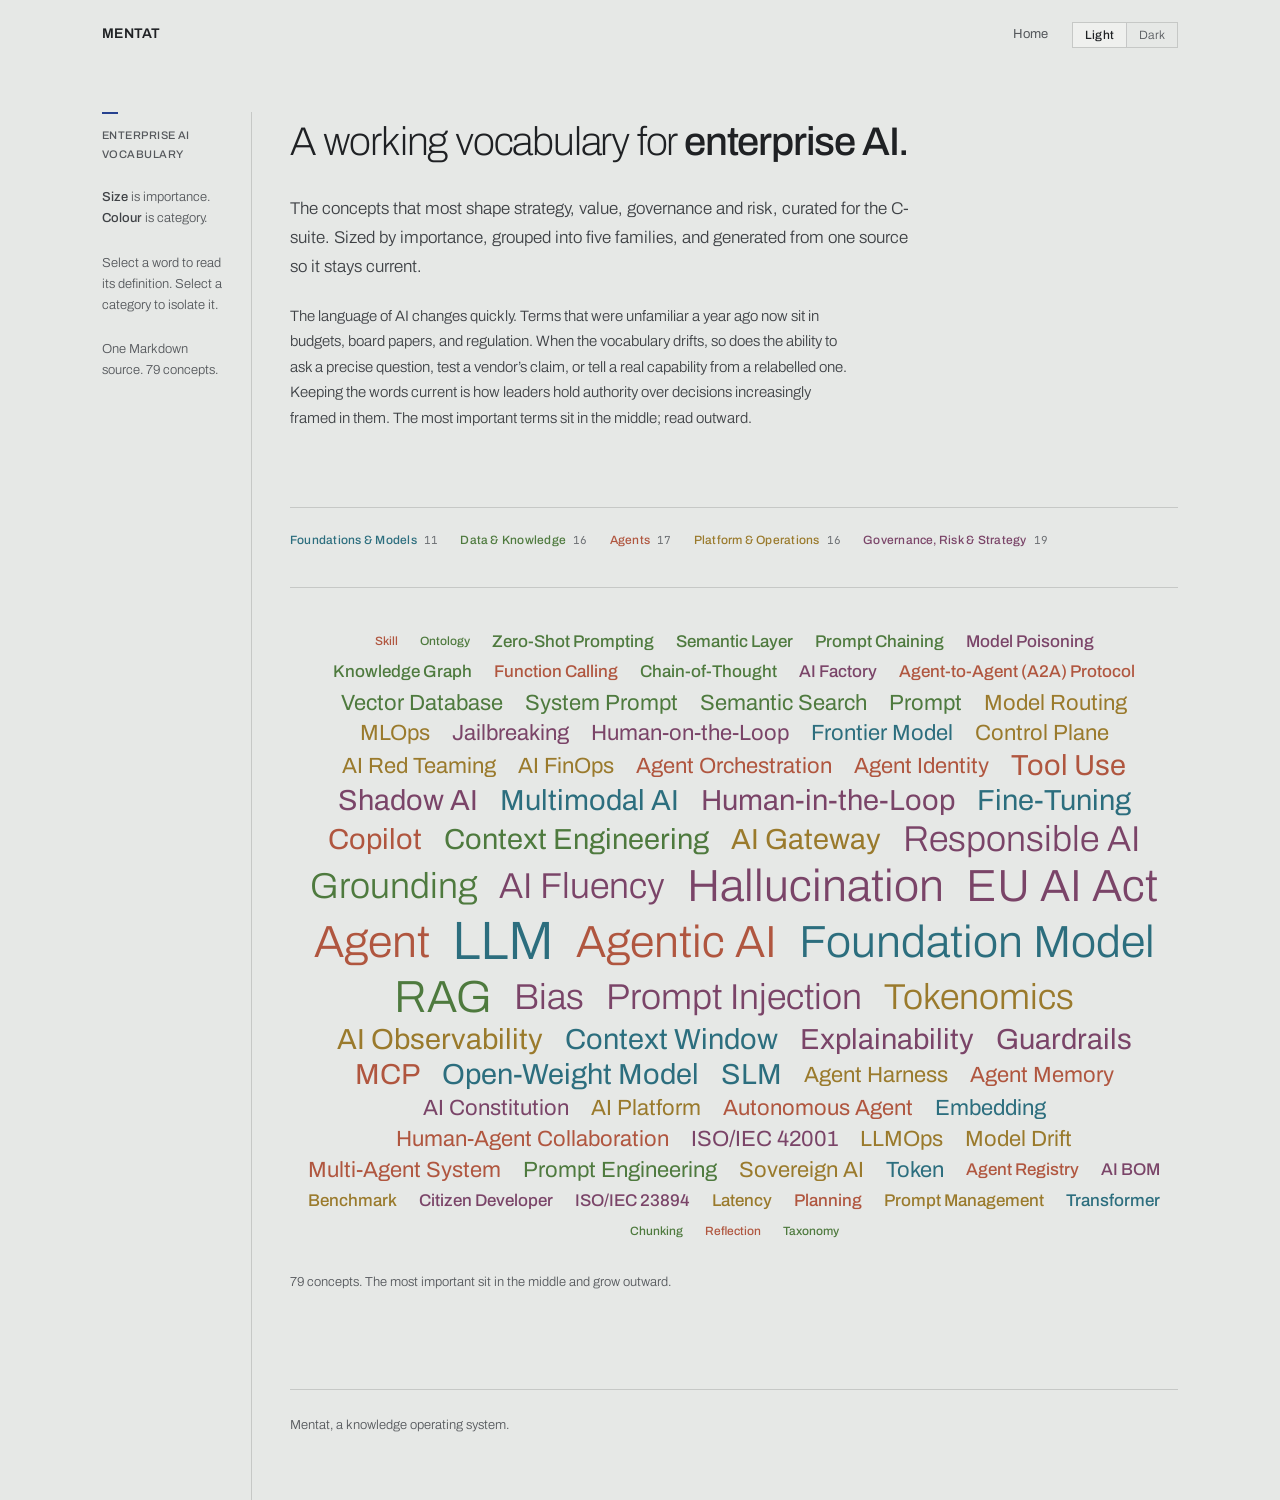
==== artefacts/published/ai-concepts-wordcloud.html @ 600bc2a6 "Add Enterprise AI vocabulary concept map; relocate sources to knowledge/projects - Curated 79-concep" ====
<!doctype html>
<!-- Generated artefact. Source: knowledge/projects/enterprise-ai-concepts.
     Design source: brand/03-Design-System.md (Marginalia). Regenerate via knowledge/projects/enterprise-ai-concepts/build_wordcloud.py. Do not edit this file as the source of truth. -->
<html lang="en">
<head>
<meta charset="utf-8">
<meta name="viewport" content="width=device-width, initial-scale=1">
<meta name="color-scheme" content="light dark">
<title>Enterprise AI vocabulary for the C-suite &middot; Mentat</title>
<meta name="description" content="A curated, living map of the enterprise AI concepts leaders need in 2026. Sized by importance, grouped into five families. Keeping the vocabulary current is how executives keep authority over AI decisions.">
<link rel="icon" href="data:image/svg+xml,%3Csvg xmlns='http://www.w3.org/2000/svg' viewBox='0 0 32 32'%3E%3Crect width='32' height='32' fill='%23E6E8E6'/%3E%3Crect x='8' y='15' width='16' height='2' fill='%2326418F'/%3E%3C/svg%3E">
<link rel="preconnect" href="https://fonts.googleapis.com">
<link rel="preconnect" href="https://fonts.gstatic.com" crossorigin>
<link href="https://fonts.googleapis.com/css2?family=Archivo:wght@200;300;400;500;600&family=JetBrains+Mono:wght@400&display=swap" rel="stylesheet">
<style>
  :root{
    color-scheme:light;
    --stone:#E6E8E6; --stone-raised:#EFF0EE; --ink:#1F2124; --ink-70:#3E4145;
    --ink-55:#55585C; --ink-40:#6C6F73; --ink-20:#B7B9B7;
    --rule:rgba(31,33,36,0.16); --rule-faint:rgba(31,33,36,0.08);
    --pen:#26418F; --pen-hover:#1B3070;
    --font-sans:Archivo,"Helvetica Neue",Inter,system-ui,sans-serif;
    --font-mono:"Commit Mono",ui-monospace,"JetBrains Mono",monospace;
    --s-3:12px; --s-4:16px; --s-5:24px; --s-6:38px; --s-7:64px; --s-8:96px;
    --rail:150px; --gutter:38px; --content:720px; --page-max:1180px; --page-pad:52px;
    --ease:cubic-bezier(0.22,0.61,0.36,1);
  }
  :root[data-theme="dark"]{
    color-scheme:dark;
    --stone:#1C1E1C; --stone-raised:#252725; --ink:#E6E8E6; --ink-70:#C2C5C3;
    --ink-55:#9DA0A2; --ink-40:#7E8183; --rule:rgba(230,232,230,0.16);
    --rule-faint:rgba(230,232,230,0.08); --pen:#7B9AE8; --pen-hover:#9DB4EE;
  }
  @media (prefers-color-scheme:dark){
    :root:not([data-theme="light"]):not([data-theme="dark"]){
      color-scheme:dark;
      --stone:#1C1E1C; --stone-raised:#252725; --ink:#E6E8E6; --ink-70:#C2C5C3;
      --ink-55:#9DA0A2; --ink-40:#7E8183; --rule:rgba(230,232,230,0.16);
      --rule-faint:rgba(230,232,230,0.08); --pen:#7B9AE8; --pen-hover:#9DB4EE;
    }
  }
  *{box-sizing:border-box}
  html{-webkit-text-size-adjust:100%}
  body{margin:0;background:var(--stone);color:var(--ink);font-family:var(--font-sans);
    font-size:15px;line-height:1.7;font-weight:300;-webkit-font-smoothing:antialiased}
  .page{max-width:var(--page-max);margin-inline:auto;padding-inline:var(--page-pad)}
  @media (max-width:640px){.page{padding-inline:24px}}
  .header{display:flex;justify-content:space-between;align-items:center;
    padding-top:22px;padding-bottom:var(--s-7);gap:var(--s-4);flex-wrap:wrap}
  .wordmark{font-weight:600;font-size:14px;text-transform:uppercase;letter-spacing:.02em;color:var(--ink);
    text-decoration:none;border:0}
  .header-right{display:inline-flex;align-items:center;gap:var(--s-5)}
  .nav-link{color:var(--ink-55);font-size:13px;font-weight:400;text-decoration:none;border:0}
  .nav-link:hover{color:var(--ink)}
  .theme{display:inline-flex;border:1px solid var(--rule)}
  .theme-opt{font:inherit;font-size:12px;letter-spacing:.02em;line-height:1;padding:6px 12px;
    background:none;border:0;color:var(--ink-55);cursor:pointer}
  .theme-opt+.theme-opt{border-left:1px solid var(--rule)}
  .theme-opt:hover{color:var(--ink)}
  .theme-opt[aria-pressed="true"]{color:var(--ink);font-weight:500;background:var(--stone-raised)}
  .layout{display:grid;grid-template-columns:var(--rail) 1fr}
  .rail{padding-right:var(--s-5);border-right:1px solid var(--rule);max-width:22ch}
  .tick{display:block;width:16px;height:2px;background:var(--pen);margin-bottom:var(--s-3)}
  .caption{font-size:11px;line-height:1.7;font-weight:500;letter-spacing:.04em;
    text-transform:uppercase;color:var(--ink-55);margin:0}
  .rail-meta{font-size:13px;line-height:1.6;color:var(--ink-55);margin:var(--s-5) 0 0}
  .rail-meta b{color:var(--ink-70);font-weight:500}
  .content{padding-left:var(--gutter);max-width:none;min-width:0}
  @media (max-width:640px){
    .layout{grid-template-columns:1fr}
    .rail{border-right:0;border-bottom:1px solid var(--rule);padding-bottom:var(--s-4);
      margin-bottom:var(--s-5);max-width:none}
    .content{padding-left:0}
  }
  .opener{padding-top:8px;padding-bottom:var(--s-6)}
  .display-m{font-size:40px;line-height:1.08;font-weight:200;letter-spacing:-.030em;color:var(--ink);
    margin:0;animation:fade .24s var(--ease)}
  .display-m strong{font-weight:500}
  .standfirst{font-size:17px;line-height:1.7;font-weight:300;color:var(--ink-70);margin:32px 0 0;max-width:62ch}
  .lede{font-size:15px;line-height:1.7;font-weight:300;color:var(--ink-70);margin:22px 0 0;max-width:62ch}
  @media (max-width:640px){.display-m{font-size:32px}}
  a{color:var(--pen);text-decoration:none;border-bottom:1px solid var(--pen);padding-bottom:2px;
    transition:color .16s var(--ease),border-bottom-width .16s var(--ease)}
  a:hover{color:var(--pen-hover);border-bottom-width:2px}
  :focus-visible{outline:2px solid var(--pen);outline-offset:3px}
  .legend{display:flex;flex-wrap:wrap;gap:12px 22px;margin:var(--s-6) 0 0;
    padding-top:var(--s-5);border-top:1px solid var(--rule)}
  .legend-item{background:none;border:0;padding:0;cursor:pointer;font-family:inherit;font-size:12px;
    font-weight:500;letter-spacing:.02em;line-height:1.4;color:var(--catcol);opacity:1;
    display:inline-flex;align-items:baseline;gap:7px}
  .legend-item .n{font-family:var(--font-mono);font-size:11px;color:var(--ink-40);font-weight:400}
  .legend-item.off{color:var(--ink-20);opacity:.6}
  .legend-item:hover{text-decoration:underline;text-underline-offset:3px}
  .cloud-wrap{margin:var(--s-6) 0 0;border-top:1px solid var(--rule);padding-top:var(--s-6)}
  .cloud{text-align:center;line-height:2.05}
  .word{display:inline-block;margin:2px 10px;vertical-align:middle;white-space:nowrap;cursor:pointer;
    background:none;border:0;padding:0 1px;font-family:inherit;line-height:1;color:var(--wc);
    border-bottom:2px solid transparent;transition:opacity .16s var(--ease)}
  .word:hover{border-bottom-color:currentColor}
  .word.dim{opacity:.1}
  .word.sel{border-bottom-color:currentColor}
  .cloud-hint{font-size:13px;color:var(--ink-55);margin:var(--s-5) 0 0;text-align:left}
  .modal{position:fixed;inset:0;z-index:50;display:flex;align-items:flex-start;justify-content:center;
    padding:8vh 24px;overflow-y:auto}
  .modal[hidden]{display:none}
  .scrim{position:fixed;inset:0;background:rgba(31,33,36,.44)}
  :root[data-theme="dark"] .scrim{background:rgba(0,0,0,.60)}
  @media (prefers-color-scheme:dark){:root:not([data-theme="light"]) .scrim{background:rgba(0,0,0,.60)}}
  .panel{position:relative;background:var(--stone);border:1px solid var(--rule);max-width:560px;width:100%;
    padding:var(--s-6);animation:fade .18s var(--ease)}
  .m-close{position:absolute;top:12px;right:12px;background:none;border:0;font:inherit;font-size:12px;
    letter-spacing:.02em;color:var(--ink-55);cursor:pointer;padding:6px}
  .m-close:hover{color:var(--ink)}
  .m-eyebrow{font-size:11px;font-weight:500;letter-spacing:.04em;text-transform:uppercase;
    color:var(--catcol,var(--ink-55));margin:0 0 8px;padding-right:56px}
  .panel h2{font-size:24px;line-height:1.25;font-weight:400;letter-spacing:-.02em;color:var(--ink);
    margin:0;padding-right:56px}
  .m-imp{font-family:var(--font-mono);font-size:13px;color:var(--ink-55);margin:10px 0 0}
  .m-def{font-size:15px;line-height:1.7;font-weight:300;color:var(--ink-70);margin:18px 0 0}
  .m-rowlab{font-size:11px;font-weight:500;letter-spacing:.04em;text-transform:uppercase;
    color:var(--ink-55);margin:20px 0 6px}
  .m-links{display:flex;flex-wrap:wrap;gap:6px 16px}
  .m-links .rel{background:none;border:0;padding:0;cursor:pointer;font-family:inherit;font-size:14px;
    color:var(--pen);border-bottom:1px solid var(--pen);line-height:1.4}
  .m-links .rel:hover{color:var(--pen-hover);border-bottom-width:2px}
  .m-links .src{font-family:var(--font-mono);font-size:13px;color:var(--ink-55)}
  footer{margin-top:var(--s-8);padding:var(--s-5) 0 var(--s-7);border-top:1px solid var(--rule);
    display:flex;justify-content:space-between;flex-wrap:wrap;gap:var(--s-3);font-size:13px;color:var(--ink-55)}
  footer code{font-family:var(--font-mono);background:var(--stone-raised);padding:1px 5px}
  @keyframes fade{from{opacity:0}to{opacity:1}}
  @media (prefers-reduced-motion:reduce){*{animation:none!important;transition:none!important}}
</style>
</head>
<body>
<div class="page">
  <header class="header">
    <a class="wordmark" href="index.html">Mentat</a>
    <nav class="header-right">
      <a class="nav-link" href="index.html">Home</a>
      <div class="theme" role="group" aria-label="Colour theme">
        <button class="theme-opt" type="button" data-set="light">Light</button>
        <button class="theme-opt" type="button" data-set="dark">Dark</button>
      </div>
    </nav>
  </header>
  <div class="layout">
    <aside class="rail">
      <span class="tick" aria-hidden="true"></span>
      <p class="caption">Enterprise AI vocabulary</p>
      <p class="rail-meta"><b>Size</b> is importance. <b>Colour</b> is category.</p>
      <p class="rail-meta">Select a word to read its definition. Select a category to isolate it.</p>
      <p class="rail-meta">One Markdown source. <span id="count"></span> concepts.</p>
    </aside>
    <main class="content">
      <section class="opener">
        <h1 class="display-m">A working vocabulary for <strong>enterprise AI.</strong></h1>
        <p class="standfirst">The concepts that most shape strategy, value, governance and risk, curated for the C-suite. Sized by importance, grouped into five families, and generated from one source so it stays current.</p>
        <p class="lede">The language of AI changes quickly. Terms that were unfamiliar a year ago now sit in budgets, board papers, and regulation. When the vocabulary drifts, so does the ability to ask a precise question, test a vendor&rsquo;s claim, or tell a real capability from a relabelled one. Keeping the words current is how leaders hold authority over decisions increasingly framed in them. The most important terms sit in the middle; read outward.</p>
      </section>
      <div class="legend" id="legend"></div>
      <div class="cloud-wrap">
        <div class="cloud" id="cloud"></div>
        <p class="cloud-hint" id="hint"></p>
      </div>
      <footer>
        <span>Mentat, a knowledge operating system.</span>
      </footer>
    </main>
  </div>
</div>
<div class="modal" id="modal" hidden>
  <div class="scrim" data-close></div>
  <div class="panel" role="dialog" aria-modal="true" aria-labelledby="m-title">
    <button class="m-close" type="button" data-close aria-label="Close definition">Close &times;</button>
    <p class="m-eyebrow" id="m-eyebrow"></p>
    <h2 id="m-title"></h2>
    <p class="m-imp" id="m-imp"></p>
    <p class="m-def" id="m-def"></p>
    <p class="m-rowlab" id="m-rel-lab">Related concepts</p>
    <div class="m-links" id="m-rel"></div>
    <p class="m-rowlab">Educational sources</p>
    <div class="m-links" id="m-src"></div>
  </div>
</div>
<script>
  var DATA = [{"id": 1, "category": "Foundations & Models", "concept": "Foundation Model", "definition": "A large model trained on broad data that can be adapted to many downstream tasks, serving as a reusable base rather than a single-purpose tool. Foundation models (including LLMs and multimodal models) shifted AI economics: one expensive base model can power thousands of applications through prompting or light adaptation. For executives, this concentrates capability in a few providers and makes model selection and vendor strategy a board-level concern. The key insight is leverage: build on foundations instead of training from scratch, while managing dependency, cost, and lock-in.", "importance": 9, "related": ["LLM", "Frontier Model", "Fine-Tuning"], "sources": ["Google Cloud", "Anthropic", "NVIDIA"]}, {"id": 2, "category": "Foundations & Models", "concept": "LLM", "definition": "A foundation model trained on massive text corpora to understand and generate human language, and increasingly to reason and use tools. LLMs such as the GPT, Claude, and Gemini families are the workhorses of generative AI, powering copilots, chatbots, and agents. For executives, LLMs matter because they generalise across tasks with natural-language instructions, lowering the barrier to automation. Their limits are equally important: they can be confidently wrong (hallucinate), have knowledge cut-offs, and cost money per use. Choosing, grounding, and governing LLMs is now a core enterprise capability.", "importance": 10, "related": ["Foundation Model", "Token", "Context Window"], "sources": ["Anthropic", "Google Cloud", "Microsoft Learn"]}, {"id": 3, "category": "Foundations & Models", "concept": "SLM", "definition": "A compact language model with far fewer parameters than frontier LLMs, designed to run cheaply, quickly, and sometimes on-device or on-premise. SLMs trade some breadth of capability for lower cost, latency, and control. For executives they are a practical lever: many enterprise tasks (classification, extraction, routing, narrow assistants) do not need the largest model, and SLMs can cut inference costs dramatically while improving privacy and speed. The strategic pattern is a portfolio, using small models for high-volume routine work and large models where deep reasoning is required.", "importance": 7, "related": ["LLM", "Tokenomics", "Model Routing"], "sources": ["Microsoft Learn", "NVIDIA", "IBM"]}, {"id": 4, "category": "Foundations & Models", "concept": "Multimodal AI", "definition": "Models that process and generate more than one type of data, such as text, images, audio, and video, within a single system. Multimodality lets AI read a chart, describe a photo, transcribe a call, or act on a screenshot, closing the gap between digital and physical information. For enterprises this expands the addressable use cases well beyond text: visual inspection, document understanding, voice interfaces, and video analysis. The executive implication is that previously siloed data types can be handled by one class of model, simplifying architecture but raising new governance questions around images, voice, and consent.", "importance": 7, "related": ["Foundation Model"], "sources": ["Google Cloud", "NVIDIA", "Anthropic"]}, {"id": 5, "category": "Foundations & Models", "concept": "Transformer", "definition": "The neural network architecture, introduced in 2017, that underpins modern LLMs and most generative AI. Its attention mechanism lets a model weigh the relevance of every part of an input when producing each part of an output, enabling strong language understanding at scale. Executives do not need the internals, but should know that the transformer is the common foundation across today's leading models, which is why capabilities and limitations are broadly similar across vendors. Its scalability is what turned more compute and data into steadily better models over the past several years.", "importance": 5, "related": ["LLM", "Context Window"], "sources": ["NVIDIA", "Google Cloud", "IBM"]}, {"id": 6, "category": "Foundations & Models", "concept": "Token", "definition": "The unit of text a language model processes, roughly a word or word-fragment; models read and write in tokens, and pricing and limits are measured in them. Tokens matter to executives because they are the currency of AI: cost, speed, and context limits are all counted in tokens. A long document, a big prompt, or verbose output all consume more tokens and therefore more money and time. Understanding tokens demystifies AI billing and explains why prompt design, context management, and output length are genuine cost levers, not just technical details.", "importance": 6, "related": ["Context Window", "Tokenomics", "Prompt Engineering"], "sources": ["Anthropic", "Microsoft Learn", "Google Cloud"]}, {"id": 7, "category": "Foundations & Models", "concept": "Context Window", "definition": "The maximum amount of text (measured in tokens) a model can consider at once, spanning the prompt, retrieved data, and its own response. The context window is the model's working memory: anything outside it is invisible unless retrieved. Larger windows let models handle whole documents or long conversations, enabling richer analysis, but they raise cost and can dilute focus. For executives, context limits explain why enterprises pair models with retrieval and memory systems rather than pasting everything in, and why very long inputs are not automatically better. It is a practical constraint shaping architecture and cost.", "importance": 7, "related": ["Token", "RAG", "Agent Memory"], "sources": ["Anthropic", "Google Cloud", "Microsoft Learn"]}, {"id": 8, "category": "Foundations & Models", "concept": "Embedding", "definition": "A numerical representation (a vector) that captures the meaning of text, images, or other data so that similar items sit close together in mathematical space. Embeddings are how AI systems measure semantic similarity, powering search, recommendations, clustering, and retrieval. For executives, embeddings are the quiet workhorse behind enterprise search and RAG: they let systems find information by meaning rather than exact keywords. The practical value is turning messy unstructured data into something searchable and comparable, which is often the first step in making proprietary knowledge usable by AI.", "importance": 6, "related": ["Vector Database", "Semantic Search", "RAG"], "sources": ["Google Cloud", "Microsoft Learn", "NVIDIA"]}, {"id": 9, "category": "Foundations & Models", "concept": "Fine-Tuning", "definition": "Adapting a pre-trained model to a specific domain, style, or task by training it further on curated examples. Fine-tuning bakes desired behaviour into the model, useful for consistent tone, specialised jargon, or narrow tasks. For executives, the key decision is fine-tuning versus retrieval: fine-tuning changes how a model behaves, while retrieval (RAG) changes what it knows. Fine-tuning costs more effort and can go stale, so it is best reserved for stable, well-defined needs. Techniques like LoRA have made it far cheaper, but many enterprise problems are still better solved by grounding a general model.", "importance": 7, "related": ["RAG"], "sources": ["Microsoft Learn", "Anthropic", "NVIDIA"]}, {"id": 10, "category": "Foundations & Models", "concept": "Frontier Model", "definition": "The most capable, largest, and typically most expensive models at the leading edge of AI, produced by a small number of well-resourced labs. Frontier models set the ceiling of what is possible and often the benchmark against which others are judged. For executives they matter for high-stakes, complex work and as a signal of where capability is heading. They also concentrate strategic dependency and attract the most regulatory attention because of their potential for both value and harm. A sensible strategy uses frontier models selectively, not by default, given their cost.", "importance": 6, "related": ["Foundation Model"], "sources": ["Anthropic", "Google", "NVIDIA"]}, {"id": 11, "category": "Foundations & Models", "concept": "Open-Weight Model", "definition": "Open-weight models publish their trained parameters so organisations can download, run, inspect, and adapt them, while closed models are accessed only through a provider's API. The choice shapes control, cost, privacy, customisation, and lock-in. Open-weight models offer data sovereignty, on-premise deployment, and no per-token vendor fee, at the cost of running your own infrastructure and lagging the frontier. Closed models offer the leading capability and managed convenience, with dependency and data-handling considerations. For executives this is a core architectural and risk decision, often resolved as a mix rather than an either-or.", "importance": 7, "related": ["Foundation Model", "Sovereign AI"], "sources": ["Google Cloud", "Anthropic", "NVIDIA"]}, {"id": 12, "category": "Data & Knowledge", "concept": "Prompt", "definition": "The instruction or input given to a generative model to elicit a response. The prompt is the primary interface to modern AI: natural language replaces code as the way to direct the system. For executives, the significance is accessibility, anyone can instruct AI, but also variability, results depend heavily on how requests are framed. Prompts are also an operational surface: they encode business logic, can leak sensitive data, and are a vector for attacks. Treating prompts as managed assets rather than throwaway text is a marker of AI maturity.", "importance": 6, "related": ["System Prompt", "Prompt Engineering", "Context Engineering"], "sources": ["Anthropic", "Google Cloud", "Microsoft Learn"]}, {"id": 13, "category": "Data & Knowledge", "concept": "System Prompt", "definition": "A hidden, persistent instruction that sets a model's role, rules, tone, and boundaries for a whole session, separate from the user's message. The system prompt is where an enterprise encodes policy: what the assistant may do, refuse, or disclose. For executives it is a key control point, effectively the AI's job description and rulebook, and a governance asset that should be versioned and reviewed. It is also a security concern, since attackers try to extract or override it (system prompt leakage and prompt injection). Well-designed system prompts are central to consistent, safe behaviour.", "importance": 6, "related": ["Prompt", "Guardrails", "Prompt Injection"], "sources": ["Anthropic", "Microsoft Learn", "OWASP"]}, {"id": 14, "category": "Data & Knowledge", "concept": "Prompt Engineering", "definition": "The discipline of designing effective instructions to get reliable, high-quality outputs from AI models, including structure, examples, and constraints. As models improve, crude prompting still yields crude results, so prompt engineering remains a practical skill that separates useful deployments from disappointing ones. For executives it matters as a capability to build: small teams who know how to instruct models well can unlock outsized value. It is also becoming systematised into templates, testing, and version control rather than ad hoc craft, which is how it should be treated at enterprise scale.", "importance": 6, "related": ["Context Engineering", "Zero-Shot Prompting"], "sources": ["Anthropic", "Google Cloud", "Microsoft Learn"]}, {"id": 15, "category": "Data & Knowledge", "concept": "Zero-Shot Prompting", "definition": "Two core prompting techniques: zero-shot asks a model to perform a task with no examples, relying on its general training; few-shot provides a handful of examples to steer format and behaviour. Few-shot often improves accuracy and consistency for specialised tasks without any retraining. For executives, these illustrate a powerful property of modern AI: behaviour can be shaped instantly with examples rather than costly fine-tuning, making experimentation cheap and fast. Knowing when a few good examples suffice, versus when deeper adaptation is needed, is a practical efficiency lever.", "importance": 5, "related": ["Prompt Engineering", "Fine-Tuning"], "sources": ["Google Cloud", "Anthropic", "Microsoft Learn"]}, {"id": 16, "category": "Data & Knowledge", "concept": "Chain-of-Thought", "definition": "A prompting and model technique where the system works through intermediate reasoning steps before giving a final answer, improving accuracy on complex, multi-step problems. Chain-of-thought is the visible mechanism behind reasoning models and better analytical performance. For executives, it explains why some AI now shows its working and handles harder tasks, and why that comes with more time and cost per answer. It also aids trust and auditability, since the reasoning can be inspected. The trade-off is verbosity and expense, so it is applied selectively where correctness matters most.", "importance": 5, "related": ["Prompt Engineering"], "sources": ["Google", "Anthropic", "NVIDIA"]}, {"id": 17, "category": "Data & Knowledge", "concept": "Prompt Chaining", "definition": "Breaking a complex task into a sequence of prompts where each step's output feeds the next, creating a reliable multi-stage workflow rather than one large request. Chaining improves quality and control by decomposing problems, for example extract, then summarise, then classify. For executives it is an early form of AI workflow design and a bridge toward agents. The value is reliability and modularity: each step can be tested and monitored. It also signals a shift from one-shot prompting to engineered pipelines, which is how durable enterprise AI systems are built.", "importance": 5, "related": ["Agent Orchestration", "Context Engineering"], "sources": ["Anthropic", "Microsoft Learn", "Google Cloud"]}, {"id": 18, "category": "Data & Knowledge", "concept": "Context Engineering", "definition": "The practice of assembling the right information (instructions, retrieved data, memory, tools, and history) into a model's limited context window so it can perform reliably. Context engineering has largely superseded narrow prompt tweaking as the discipline that determines real-world AI quality. For executives it reframes the challenge: performance depends less on clever wording and more on feeding the model the right enterprise context at the right time. It ties directly to data readiness, retrieval, and memory, and is often the difference between a demo and a dependable production system.", "importance": 7, "related": ["RAG", "Context Window", "Agent Memory"], "sources": ["Anthropic", "Microsoft Learn", "Google Cloud"]}, {"id": 19, "category": "Data & Knowledge", "concept": "Grounding", "definition": "Connecting a model's responses to authoritative, current, or proprietary sources so answers are based on verified information rather than the model's parametric memory alone. Grounding, usually via retrieval, is the primary defence against hallucination and outdated knowledge. For executives it is the difference between an assistant that sounds confident and one that is trustworthy on your data. Grounded AI can cite sources, respect access controls, and stay current, which is essential for enterprise use in regulated or high-stakes contexts. It is a cornerstone of reliable, auditable deployments.", "importance": 8, "related": ["RAG", "Hallucination"], "sources": ["Google Cloud", "Microsoft Learn", "IBM"]}, {"id": 20, "category": "Data & Knowledge", "concept": "RAG", "definition": "An architecture that retrieves relevant information from your own data sources and supplies it to a model at query time, so answers are grounded in current, proprietary knowledge rather than the model's training alone. RAG is the dominant pattern for enterprise AI because it makes general models useful on private data without retraining, while respecting access controls and citing sources. For executives it is often the highest-value, lowest-risk starting point: it reduces hallucination, keeps knowledge current, and keeps data governance intact. Quality depends on the underlying data, search, and chunking, so it is as much a data problem as an AI one.", "importance": 9, "related": ["Grounding", "Vector Database"], "sources": ["Microsoft Learn", "Google Cloud", "NVIDIA"]}, {"id": 21, "category": "Data & Knowledge", "concept": "Vector Database", "definition": "A database that stores embeddings and finds items by semantic similarity, enabling fast retrieval of the most relevant content for search, recommendations, and RAG. Vector databases are the retrieval engine behind grounded AI, letting systems find information by meaning across large corpora. For executives, they are a new but increasingly standard piece of the AI data stack, and a build-or-buy decision in their own right. The strategic point is that making proprietary knowledge AI-ready usually means embedding and indexing it, and the vector store is where that searchable knowledge lives.", "importance": 6, "related": ["Embedding", "Semantic Search", "RAG"], "sources": ["Microsoft Learn", "Google Cloud", "NVIDIA"]}, {"id": 22, "category": "Data & Knowledge", "concept": "Semantic Search", "definition": "Search that finds results by meaning and intent rather than exact keyword matching, using embeddings to understand what a query is really asking. Semantic search dramatically improves how employees and customers find information across documents, tickets, and knowledge bases. For executives it is a concrete, high-value AI win: better findability of existing knowledge, often with immediate productivity impact. It is also the retrieval foundation of RAG. Combined with keyword search (hybrid search), it balances precision and recall, making enterprise search finally work the way people expect.", "importance": 6, "related": ["Embedding", "RAG"], "sources": ["Google Cloud", "Microsoft Learn", "IBM"]}, {"id": 23, "category": "Data & Knowledge", "concept": "Chunking", "definition": "The process of splitting documents into smaller passages so they can be embedded, retrieved, and fed to a model within its context limits. Chunking sounds mundane but strongly affects retrieval quality: chunks that are too large dilute relevance, too small lose meaning. For executives, chunking exemplifies why enterprise AI is a data-engineering discipline, not just model selection. Poor chunking is a common, hidden cause of disappointing RAG results. It is a reminder that AI performance often hinges on unglamorous data preparation choices well upstream of the model itself.", "importance": 4, "related": ["RAG", "Embedding", "Vector Database"], "sources": ["Microsoft Learn", "Google Cloud", "NVIDIA"]}, {"id": 24, "category": "Data & Knowledge", "concept": "Knowledge Graph", "definition": "A structured network representing entities (people, products, places) and the relationships between them, giving AI an explicit, machine-readable map of how things connect. Knowledge graphs add precision and reasoning that free text alone lacks, and increasingly complement LLMs by grounding them in verified facts and relationships. For executives, they matter where accuracy and traceability are critical, such as compliance, supply chain, or customer 360 views. Combining knowledge graphs with generative AI (sometimes called GraphRAG) can reduce hallucination and improve explainability, at the cost of the effort to build and maintain the graph.", "importance": 5, "related": ["Ontology", "RAG", "Semantic Layer"], "sources": ["Google Cloud", "IBM", "NVIDIA"]}, {"id": 25, "category": "Data & Knowledge", "concept": "Semantic Layer", "definition": "A business-friendly abstraction that defines common metrics, dimensions, and meanings on top of raw data, so people and AI query consistent, governed definitions rather than raw tables. A semantic layer is what lets AI answer questions like revenue or active customer the way the business defines them, not however a query happens to be written. For executives it is increasingly critical: it makes AI over enterprise data trustworthy and consistent, avoiding the chaos of conflicting numbers. It bridges messy data and reliable AI answers, and is becoming a foundational component of the analytics and AI stack.", "importance": 5, "related": ["Knowledge Graph"], "sources": ["Google Cloud", "Microsoft Learn", "IBM"]}, {"id": 26, "category": "Data & Knowledge", "concept": "Taxonomy", "definition": "A hierarchical classification of concepts into categories and subcategories, giving an organisation a shared, structured vocabulary for content, products, and data. For executives, a good taxonomy underpins search, navigation, and consistent reporting, and reduces the ambiguity that causes AI to mis-classify or mis-retrieve information. It is unglamorous but compounding: agreed categories make every downstream AI and analytics effort more accurate. Taxonomies are the first step in turning tacit organisational knowledge into machine-usable structure, and the foundation on which richer ontologies and knowledge graphs are built.", "importance": 4, "related": ["Ontology", "Knowledge Graph"], "sources": ["IBM", "Google Cloud", "Microsoft Learn"]}, {"id": 27, "category": "Data & Knowledge", "concept": "Ontology", "definition": "A formal model that defines entities and the relationships and rules among them, going beyond a taxonomy's simple hierarchy to capture how things actually connect. Ontologies give both people and AI an explicit, machine-readable map of a domain, improving precision, reasoning, and interoperability. For executives they matter where accuracy and traceability are critical, such as compliance, supply chain, or a unified customer view, and they underpin knowledge graphs and GraphRAG. The cost is the effort to build and maintain them, so they suit high-value domains where shared, rigorous meaning pays off.", "importance": 4, "related": ["Taxonomy", "Knowledge Graph", "Semantic Layer"], "sources": ["IBM", "Google Cloud", "NVIDIA"]}, {"id": 28, "category": "Agents", "concept": "Agent", "definition": "An AI system that can perceive a situation, reason about a goal, and take actions using tools to achieve it, rather than only responding to a single prompt. Agents automate well-scoped tasks end to end, for example retrieving a record, validating it, and updating a system. For executives, agents are the shift from AI that advises to AI that acts, which raises the value and the risk. They require permissions, oversight, and guardrails because they can take real actions. Agents are the current frontier of enterprise AI value and the focus of much 2026 investment.", "importance": 9, "related": ["Agentic AI", "Tool Use", "Agent Orchestration"], "sources": ["IBM", "Google Cloud", "NVIDIA"]}, {"id": 29, "category": "Agents", "concept": "Agentic AI", "definition": "AI systems composed of autonomous agents that pursue goals across complex, multi-step workflows with limited supervision, planning, adapting, and coordinating rather than executing single tasks. Where an AI agent automates a task, agentic AI drives outcomes at the workflow level. For executives this is the defining enterprise AI theme of 2026: the promise is automating whole processes, not just steps; the challenge is governance, reliability, and trust when software acts with autonomy. Agentic AI reshapes operating models and headcount assumptions, so it belongs on the strategy agenda, not just the technology roadmap.", "importance": 9, "related": ["Agent", "Multi-Agent System"], "sources": ["IBM", "NVIDIA", "Google Cloud"]}, {"id": 30, "category": "Agents", "concept": "Autonomous Agent", "definition": "An agent that operates with minimal human intervention, making decisions and taking actions independently toward a goal over extended tasks. Autonomy exists on a spectrum, from tightly supervised assistants to systems that run largely on their own. For executives, the degree of autonomy is a deliberate risk-and-control choice: more autonomy means more scale and speed but less human checkpoints. High-autonomy agents demand strong guardrails, monitoring, and clear accountability. The practical stance is to grant autonomy incrementally, matched to task reversibility and stakes, rather than as an all-or-nothing setting.", "importance": 6, "related": ["Agentic AI", "Human-on-the-Loop"], "sources": ["NVIDIA", "IBM", "Google Cloud"]}, {"id": 31, "category": "Agents", "concept": "Copilot", "definition": "An AI assistant embedded in a workflow or application that helps a human do their job faster, suggesting, drafting, and answering while the person stays in control. Copilots (in coding, office software, CRM, and more) are the most widespread enterprise AI pattern because they augment rather than replace, keeping a human in the loop. For executives they offer broad, lower-risk productivity gains and a gentle path to adoption. The value depends on integration and change management: a copilot only helps if it is in the flow of work and people actually use it.", "importance": 7, "related": ["Human-Agent Collaboration", "Agent"], "sources": ["Microsoft Learn", "Google Cloud", "IBM"]}, {"id": 32, "category": "Agents", "concept": "Multi-Agent System", "definition": "An arrangement where several specialised agents collaborate, each handling part of a task and coordinating results, to tackle problems too complex for one agent. Multi-agent systems mirror how human teams divide labour, for example a researcher, a writer, and a checker working together. For executives, they promise handling of sophisticated, cross-functional workflows, but add complexity in orchestration, cost, and failure modes (agents can compound each other's errors). Interoperability standards such as A2A are emerging to make agents from different vendors work together. The pattern is powerful but early, warranting pilots with tight scope and oversight.", "importance": 6, "related": ["Agent Orchestration", "Agent-to-Agent (A2A) Protocol", "Agentic AI"], "sources": ["Google Cloud", "NVIDIA", "IBM"]}, {"id": 33, "category": "Agents", "concept": "Agent Orchestration", "definition": "The coordination layer that decides which agent, tool, or model handles each step of a task, manages the flow, and combines results into a reliable outcome. Orchestration is what turns a collection of agents and tools into a dependable system rather than a fragile chain. For executives it is the control point for reliability, cost, and governance in agentic AI: it enforces sequence, handles errors, and applies policy. Orchestration platforms are becoming a strategic part of the enterprise AI stack. The quality of orchestration often determines whether agentic pilots survive contact with production.", "importance": 6, "related": ["Multi-Agent System", "Control Plane"], "sources": ["IBM", "Microsoft Learn", "Google Cloud"]}, {"id": 34, "category": "Agents", "concept": "Planning", "definition": "An agent's ability to break a goal into an ordered sequence of steps and decide how to accomplish it before or while acting. Planning is what separates a capable agent from a simple responder, enabling it to handle multi-step tasks like booking travel or resolving a support case. For executives, planning quality is a key determinant of how ambitious a task an agent can reliably handle. Weak planning leads to agents that wander or fail on complex work. Advances in reasoning models have improved planning, expanding the range of processes agents can realistically automate.", "importance": 5, "related": ["Agent Orchestration", "Reflection"], "sources": ["Google Cloud", "NVIDIA", "Anthropic"]}, {"id": 35, "category": "Agents", "concept": "Reflection", "definition": "An agent's capacity to review its own work, catch errors, and revise before finalising, effectively self-checking. Reflection improves reliability by letting agents notice mistakes a single pass would miss, at the cost of extra time and compute. For executives it is one of the techniques making agents trustworthy enough for real tasks, and a reason some agentic systems are slower but more accurate. It illustrates a broader shift toward AI that verifies itself rather than answering blindly. Reflection is not foolproof, so it complements, rather than replaces, human oversight and evaluation.", "importance": 4, "related": ["Planning"], "sources": ["Anthropic", "Google", "NVIDIA"]}, {"id": 36, "category": "Agents", "concept": "Tool Use", "definition": "An agent's ability to call external tools, such as search, calculators, databases, or business applications, to extend beyond what the model knows and take real actions. Tool use is what makes agents genuinely useful: it lets them fetch live data, run calculations, and change systems of record. For executives it is the mechanism by which AI connects to the enterprise and acts on it, which is exactly why permissions and guardrails matter. The set of tools an agent can access defines both its usefulness and its risk surface, making tool governance a core control.", "importance": 7, "related": ["Function Calling", "MCP"], "sources": ["Anthropic", "Google Cloud", "IBM"]}, {"id": 37, "category": "Agents", "concept": "Function Calling", "definition": "The mechanism by which a model requests a specific software function with structured parameters, letting it trigger actions or fetch data through defined interfaces. Function calling is the technical bridge between generative AI and enterprise systems, turning natural-language intent into reliable API calls. For executives it is why AI can do things (create a ticket, query inventory, send an email) rather than just talk. It underpins agents and integrations. Because it grants the model the ability to invoke real operations, it must be tightly scoped and permissioned, which is a central design and governance concern.", "importance": 5, "related": ["Tool Use"], "sources": ["Microsoft Learn", "Google Cloud", "Anthropic"]}, {"id": 38, "category": "Agents", "concept": "Agent Memory", "definition": "An agent's ability to retain information across steps and sessions, spanning short-term working memory within a task and long-term memory of past interactions, preferences, and facts. Memory is what lets agents maintain context, learn from experience, and personalise, moving beyond stateless single answers. For executives it is central to useful assistants and digital workers, but it introduces data governance questions: what is stored, for how long, who can see it, and how it is protected. Memory raises both capability and privacy stakes, so it should be designed with retention and access policy from the start.", "importance": 6, "related": ["Context Engineering", "Context Window"], "sources": ["Anthropic", "Microsoft Learn", "Google Cloud"]}, {"id": 39, "category": "Agents", "concept": "Skill", "definition": "A discrete, reusable ability an agent can perform, such as summarising a document, querying a system, or completing a specific business action. Framing agent functionality as modular skills makes agents easier to build, govern, and reuse across the organisation. For executives, a skills library is a way to scale AI systematically: capabilities are developed once, vetted, and shared, rather than reinvented per project. It also aids governance, since each skill's permissions and behaviour can be reviewed independently. This modularity is emerging as a practical pattern for managing agent complexity at enterprise scale.", "importance": 4, "related": ["Agent", "Tool Use", "Agent Registry"], "sources": ["Anthropic", "IBM", "Microsoft Learn"]}, {"id": 40, "category": "Agents", "concept": "Agent Identity", "definition": "The unique, verifiable identity assigned to an agent so its actions can be authenticated, authorised, attributed, and audited, much like an employee account. As agents take real actions across systems, they need identities distinct from the humans who deploy them. For executives, agent identity is foundational to security and accountability in agentic AI: without it, you cannot control what an agent may do or trace what it did. It is becoming a core requirement of identity and access management strategy, and a prerequisite for safely scaling autonomous agents across the enterprise.", "importance": 6, "related": [], "sources": ["Microsoft Learn", "IBM", "Google Cloud"]}, {"id": 41, "category": "Agents", "concept": "Agent Registry", "definition": "A managed catalogue of the agents operating in an organisation, recording what each does, its owner, permissions, and status. A registry provides the visibility and control needed to govern a growing fleet of agents, preventing the agent equivalent of shadow IT. For executives it is essential infrastructure as agent numbers grow: you cannot govern what you cannot see. Registries support discovery, reuse, audit, and decommissioning. They are an emerging but increasingly necessary component of enterprise AI governance, analogous to a service catalogue for the agentic era.", "importance": 5, "related": ["Agent Identity", "Shadow AI"], "sources": ["IBM", "Microsoft Learn", "Google Cloud"]}, {"id": 42, "category": "Agents", "concept": "Human-Agent Collaboration", "definition": "Designing workflows where humans and AI agents work together, with clear handoffs, oversight, and division of labour that plays to each side's strengths. Rather than full automation, most enterprise value comes from thoughtful collaboration: agents handle scale and speed, humans handle judgement, exceptions, and accountability. For executives, the design of these interactions determines both productivity and trust, and is central to adoption and change management. Getting the human-agent boundary right, including when to escalate and how to keep humans meaningfully in control, is a leadership and operating-model question as much as a technical one.", "importance": 6, "related": ["Copilot", "Human-in-the-Loop"], "sources": ["Microsoft Learn", "IBM", "Google Cloud"]}, {"id": 43, "category": "Agents", "concept": "MCP", "definition": "An open standard, introduced by Anthropic in late 2024 and now backed across the industry, that standardises how AI applications connect to external tools, data, and systems, replacing custom, one-off integrations with a common protocol. MCP is often described as a universal connector for AI, using a client-server model so any compliant agent can use any compliant tool or data source. For executives it matters strategically: it reduces integration cost and lock-in, accelerates agent deployment, and is becoming foundational plumbing for enterprise AI. Adopting standards like MCP is a way to future-proof AI architecture.", "importance": 7, "related": ["Tool Use", "Agent-to-Agent (A2A) Protocol"], "sources": ["Anthropic", "Microsoft Learn", "Google"]}, {"id": 44, "category": "Agents", "concept": "Agent-to-Agent (A2A) Protocol", "definition": "An open protocol, introduced by Google in 2025 and now governed by the Linux Foundation, that lets autonomous agents built by different vendors and frameworks discover, authenticate, and collaborate with one another. Where MCP connects agents to tools, A2A connects agents to agents. For executives it is the interoperability layer for multi-agent systems that must work across organisational and vendor boundaries, enabling cross-provider workflows without custom integration. It signals a maturing ecosystem where agents cooperate like services. Backing open interoperability standards reduces lock-in and positions the enterprise for a multi-agent future.", "importance": 5, "related": ["Multi-Agent System", "MCP"], "sources": ["Google", "IBM", "NVIDIA"]}, {"id": 45, "category": "Platform & Operations", "concept": "AI Gateway", "definition": "A control layer sitting between applications and AI models that centralises routing, security, guardrails, cost tracking, caching, and observability across multiple providers. As enterprises use many models from many vendors, the AI gateway becomes the single governed entry point, the control plane for AI traffic. For executives it is a strategically important piece of the stack: it enforces policy and spend limits, prevents lock-in by enabling model switching, and gives visibility into who is using what. It turns sprawling, ungoverned model usage into a managed, auditable capability, which is essential for scaling AI safely.", "importance": 7, "related": ["Control Plane", "Model Routing", "AI FinOps"], "sources": ["Microsoft Learn", "Google Cloud", "IBM"]}, {"id": 46, "category": "Platform & Operations", "concept": "Control Plane", "definition": "The centralised layer for governing, securing, and observing all AI activity across an organisation, spanning models, agents, data access, policy, and cost. The control plane is the management brain of enterprise AI, providing consistent policy enforcement and visibility rather than fragmented, per-application controls. For executives it is where governance becomes operational: guardrails, permissions, spend, and audit converge. As agents and models proliferate, a coherent control plane is what keeps AI safe, compliant, and cost-effective at scale. It is emerging as a defining architectural concept for serious enterprise AI programmes.", "importance": 6, "related": ["AI Gateway", "Agent Orchestration"], "sources": ["Google Cloud", "Microsoft Learn", "IBM"]}, {"id": 47, "category": "Platform & Operations", "concept": "Model Routing", "definition": "Automatically directing each request to the most appropriate model based on cost, capability, latency, or task type, rather than sending everything to one model. Routing sends simple queries to cheap, fast models and hard ones to powerful, expensive models, optimising the balance of quality and cost. For executives it is a direct lever on AI economics and performance, often cutting costs substantially without hurting outcomes. It also reduces vendor lock-in by making models interchangeable behind a common interface. Routing is a hallmark of a mature, cost-aware AI architecture rather than a naive single-model deployment.", "importance": 6, "related": ["AI Gateway", "SLM", "Tokenomics"], "sources": ["Microsoft Learn", "Google Cloud", "NVIDIA"]}, {"id": 48, "category": "Platform & Operations", "concept": "AI Platform", "definition": "An integrated environment that provides the tools, infrastructure, governance, and services to build, deploy, and manage AI applications and agents across an organisation. A platform approach replaces scattered, one-off AI projects with shared, governed capabilities, accelerating delivery and enforcing consistency. For executives it is a build-or-buy decision with major strategic implications for speed, cost, control, and lock-in. Platforms centralise model access, data connectivity, security, and monitoring. Choosing and standardising on a platform, whether from a hyperscaler, a specialist vendor, or built internally, is one of the more consequential enterprise AI architecture decisions.", "importance": 6, "related": ["Control Plane", "MLOps"], "sources": ["Microsoft Learn", "Google Cloud", "NVIDIA"]}, {"id": 49, "category": "Platform & Operations", "concept": "Sovereign AI", "definition": "The capability to build and run AI using infrastructure, data, and models that remain under a nation's or organisation's own control and jurisdiction. Sovereign AI responds to concerns about data residency, regulation, security, and dependence on foreign providers. For executives, it drives decisions about where models run, which providers are acceptable, and whether to invest in on-premise or in-region capability. It is increasingly relevant amid geopolitical tension, export controls, and strict data-protection regimes. The trade-off is control and compliance versus the cost and capability advantages of using leading global providers, a balance each organisation must strike deliberately.", "importance": 6, "related": ["Open-Weight Model"], "sources": ["NVIDIA", "Google Cloud", "IBM"]}, {"id": 50, "category": "Platform & Operations", "concept": "Agent Harness", "definition": "The software scaffolding wrapped around a model that turns it into a working agent: the prompts, tools, memory, sandboxes, context policies, feedback loops, and recovery paths that let it actually finish tasks. Borrowed from software testing, where a harness runs code under controlled conditions, the term captures everything that is not the model itself. At its core is the agent loop: the model reads its context and decides an action, and the harness executes that action (running a tool, calling an API, writing to storage) and feeds the result back. For executives, the harness is a reminder that agent reliability comes as much from engineering the surrounding system as from the model, and it is where permissions, guardrails, and observability are enforced.", "importance": 6, "related": ["Agent", "Tool Use", "Agent Orchestration"], "sources": ["Databricks", "Hugging Face", "Anthropic"]}, {"id": 51, "category": "Platform & Operations", "concept": "MLOps", "definition": "The set of practices and tools for reliably building, deploying, monitoring, and maintaining machine learning models in production, applying engineering discipline to the ML lifecycle. MLOps is what turns a promising model into a dependable, maintainable production system, handling versioning, testing, deployment, and monitoring for drift. For executives it is the difference between AI experiments and AI operations: without it, models decay, break silently, or fail to scale. MLOps maturity is a strong predictor of whether an organisation can run AI reliably. It is the operational foundation on which sustainable AI value is built.", "importance": 6, "related": ["LLMOps", "Model Drift", "AI Observability"], "sources": ["Google Cloud", "Microsoft Learn", "NVIDIA"]}, {"id": 52, "category": "Platform & Operations", "concept": "LLMOps", "definition": "The extension of MLOps practices to large language models and generative AI, addressing prompts, context, evaluation, guardrails, cost, and the unique challenges of non-deterministic text systems. LLMOps handles what traditional MLOps does not: managing prompts as assets, evaluating open-ended outputs, controlling token cost, and mitigating hallucination. For executives it is the operational discipline required to run generative AI dependably at scale, and a capability gap in many organisations. Strong LLMOps is what keeps AI products accurate, safe, and affordable in production. It is rapidly becoming a core competency for any enterprise deploying GenAI beyond pilots.", "importance": 6, "related": ["MLOps", "Prompt Management"], "sources": ["Microsoft Learn", "Google Cloud", "NVIDIA"]}, {"id": 53, "category": "Platform & Operations", "concept": "AI Observability", "definition": "The ability to see inside AI systems in production, tracking inputs, outputs, quality, cost, latency, and failures, so problems can be detected and diagnosed. Because AI is non-deterministic and can fail subtly (a plausible but wrong answer), observability is essential and harder than for traditional software. For executives it is a prerequisite for trust and control: you cannot manage or govern what you cannot measure. Observability underpins reliability, cost management, and compliance, providing the evidence trail regulators and auditors expect. It is a foundational investment for running AI responsibly at scale.", "importance": 7, "related": [], "sources": ["Microsoft Learn", "Google Cloud", "NVIDIA"]}, {"id": 54, "category": "Platform & Operations", "concept": "Benchmark", "definition": "A standardised test used to compare the performance of AI models on defined tasks, such as reasoning, coding, or knowledge. Benchmarks provide a common yardstick for capability, informing model selection and tracking progress. For executives they are useful but must be read critically: high benchmark scores do not guarantee performance on your specific tasks or data, and benchmarks can be gamed or become saturated. The practical stance is to treat public benchmarks as a starting filter and rely on your own task-specific evaluations for real decisions. Benchmarks inform, but should not replace, enterprise-relevant testing.", "importance": 5, "related": ["Frontier Model"], "sources": ["NVIDIA", "Google Cloud", "Anthropic"]}, {"id": 55, "category": "Platform & Operations", "concept": "Model Drift", "definition": "The gradual decline in a model's accuracy over time as the real world diverges from the data it was trained on, for example shifting customer behaviour or market conditions. Drift is why AI is not set-and-forget: models silently degrade unless monitored and refreshed. For executives it is a key operational risk and a reason ongoing investment (monitoring, retraining) is required, not just upfront build cost. Undetected drift can quietly erode decisions built on AI, from credit scoring to demand forecasting. Managing drift is central to sustaining AI value and to responsible, reliable operations.", "importance": 6, "related": ["MLOps", "AI Observability"], "sources": ["Google Cloud", "Microsoft Learn", "IBM"]}, {"id": 56, "category": "Platform & Operations", "concept": "Latency", "definition": "The time a model takes to respond to a request. Latency shapes user experience and feasibility: interactive copilots need fast responses, while background analysis can tolerate delay. For executives it is a practical constraint and a cost trade-off, since faster or larger models often cost more, and reasoning models are slower by design. Latency influences model choice, architecture (caching, routing, smaller models), and where AI can realistically be used. Understanding it helps set realistic expectations and avoid deploying slow, expensive models where a fast, cheap one would serve users better.", "importance": 5, "related": ["Tokenomics", "Model Routing"], "sources": ["NVIDIA", "Microsoft Learn", "Google Cloud"]}, {"id": 57, "category": "Platform & Operations", "concept": "Tokenomics", "definition": "The economics of running AI, counted in tokens: the recurring cost incurred every time a model produces output, and whether an AI product's value exceeds its per-use cost at scale. Because inference recurs with every request, a popular feature can generate large, ongoing bills, so tokenomics can make or break the business case. For executives this is essential financial literacy: AI cost is largely variable and usage-driven, not a one-time build. Managing it through model choice, routing, caching, and smaller models is central to profitable AI. Ignoring the per-token economics is how promising products become unsustainable.", "importance": 8, "related": ["AI FinOps", "Token", "Model Routing"], "sources": ["Microsoft Learn", "Google Cloud", "NVIDIA"]}, {"id": 58, "category": "Platform & Operations", "concept": "AI FinOps", "definition": "The practice of managing and optimising AI spending, bringing financial accountability and visibility to model usage, token consumption, and infrastructure cost. As AI spend grows and is largely usage-based, FinOps discipline prevents runaway costs and ties spend to value. For executives it is increasingly a board-level concern: AI budgets can balloon without governance, and cost per outcome, not just capability, determines ROI. AI FinOps combines monitoring, allocation, forecasting, and optimisation (routing, caching, right-sizing models). It is how organisations keep AI both capable and affordable as they scale from pilots to broad deployment.", "importance": 6, "related": ["Tokenomics", "AI Gateway"], "sources": ["Microsoft Learn", "Google Cloud", "NVIDIA"]}, {"id": 59, "category": "Platform & Operations", "concept": "AI Red Teaming", "definition": "Deliberately probing an AI system for weaknesses by trying to make it misbehave, leak data, or bypass safeguards, before adversaries or accidents do. Red teaming stress-tests safety, security, and robustness, uncovering failure modes that normal testing misses. For executives it is a mark of responsible deployment and increasingly an expectation of regulators and standards bodies. It surfaces risks like prompt injection, jailbreaks, and harmful outputs so they can be mitigated. Investing in red teaming, internally or via specialists, is a proactive way to reduce reputational, legal, and operational risk from AI systems.", "importance": 6, "related": ["Prompt Injection"], "sources": ["Anthropic", "NIST", "OWASP"]}, {"id": 60, "category": "Platform & Operations", "concept": "Prompt Management", "definition": "Treating prompts and system prompts as versioned, tested, governed assets, with registries, change control, and evaluation, rather than scattered strings in code. As prompts encode business logic and behaviour, managing them properly is essential for reliability, safety, and collaboration. For executives it reflects AI maturity: leading organisations manage prompts like source code, with review, versioning, and testing, so changes are deliberate and auditable. Poor prompt management causes silent regressions and inconsistent behaviour. It is a practical, often overlooked discipline that materially affects the quality and governability of production AI systems.", "importance": 5, "related": ["Prompt Engineering", "LLMOps", "System Prompt"], "sources": ["Microsoft Learn", "Google Cloud", "Anthropic"]}, {"id": 61, "category": "Governance, Risk & Strategy", "concept": "Responsible AI", "definition": "An organisation's principles and practices for developing and using AI ethically, safely, and in line with values and law, covering fairness, transparency, accountability, privacy, and safety. Responsible AI translates good intentions into concrete controls and decisions. For executives it is both a risk-management necessity and increasingly a market and regulatory expectation, shaping trust with customers, employees, and regulators. It is not a one-time policy but an operating discipline embedded across the lifecycle. Done well, it enables faster, more confident deployment; done poorly or performatively, it exposes the organisation to harm, liability, and reputational damage.", "importance": 8, "related": ["Bias"], "sources": ["Microsoft Learn", "Google", "NIST"]}, {"id": 62, "category": "Governance, Risk & Strategy", "concept": "Explainability", "definition": "The degree to which an AI system's decisions and outputs can be understood and explained by humans. Explainability matters most where decisions affect people (credit, hiring, healthcare) and where regulation or trust demands justification. For executives it is both a compliance requirement and a trust enabler: stakeholders increasingly expect to know why an AI reached a conclusion. Complex models are often opaque, so techniques and documentation are used to provide meaningful explanations. Balancing capability with explainability is a real trade-off, and choosing more interpretable approaches in high-stakes settings is often a wise, defensible decision.", "importance": 7, "related": ["Responsible AI"], "sources": ["NIST", "IBM", "Google"]}, {"id": 63, "category": "Governance, Risk & Strategy", "concept": "Bias", "definition": "Bias is systematic, unfair skew in AI outputs, often reflecting patterns in training data or design; fairness is the goal of equitable treatment across groups. Because models learn from historical data, they can replicate or amplify discrimination, creating legal, ethical, and reputational risk. For executives this is a critical governance concern, especially in decisions affecting people, and a focus of regulation. Managing it requires deliberate testing, diverse data, and monitoring, not good intentions alone. Fairness is context-dependent and sometimes involves trade-offs, so it demands explicit, documented choices rather than assumptions that the model is neutral.", "importance": 8, "related": ["Responsible AI", "Explainability"], "sources": ["NIST", "IBM", "Google"]}, {"id": 64, "category": "Governance, Risk & Strategy", "concept": "Human-in-the-Loop", "definition": "A design where a human reviews, approves, or corrects AI outputs before they take effect, keeping people directly in control of consequential decisions. Human-in-the-loop is a primary safeguard for high-stakes or irreversible actions, catching errors and providing accountability. For executives it is a key control-versus-efficiency lever: it reduces risk but limits full automation and speed. The art is applying it where stakes justify it (approving a payment, a diagnosis, a legal filing) while allowing automation for low-risk tasks. It is central to responsible agent deployment and to maintaining meaningful human oversight.", "importance": 7, "related": ["Human-on-the-Loop", "Responsible AI"], "sources": ["Microsoft Learn", "NIST", "IBM"]}, {"id": 65, "category": "Governance, Risk & Strategy", "concept": "Human-on-the-Loop", "definition": "A design where AI operates autonomously but humans supervise, monitor, and can intervene or override, rather than approving each action. Human-on-the-loop suits higher-volume automation where per-action approval is impractical but oversight is still required, for example monitoring a fleet of agents with the ability to pause them. For executives it represents a middle path between full automation and constant human approval, scaling AI while retaining control and accountability. Choosing between in-the-loop and on-the-loop oversight, per task and risk level, is a central design decision in agentic AI governance.", "importance": 6, "related": ["Human-in-the-Loop", "Autonomous Agent"], "sources": ["Microsoft Learn", "NIST", "IBM"]}, {"id": 66, "category": "Governance, Risk & Strategy", "concept": "AI BOM", "definition": "An inventory of the components that make up an AI system, including models, datasets, libraries, and dependencies, analogous to a software bill of materials. An AI-BOM provides transparency into what an AI is built from, essential for security, licensing, compliance, and incident response. For executives it is an emerging governance and supply-chain control: when a vulnerability, bias, or licensing issue arises in a component, the AI-BOM shows what is affected. As AI supply chains grow complex and regulated, knowing exactly what is inside your AI systems becomes a practical necessity for risk management and accountability.", "importance": 5, "related": [], "sources": ["NIST", "OWASP", "IBM"]}, {"id": 67, "category": "Governance, Risk & Strategy", "concept": "AI Constitution", "definition": "A foundational document that sets out the principles governing how an organisation's AI should behave and be used, and how conflicts between values are resolved. The idea draws on Anthropic's Constitutional AI, where a written set of principles guides a model to critique and improve its own responses, but at enterprise level it goes beyond a policy: it states core beliefs about AI, the intended relationship between people and the technology, and a priority hierarchy specifying which values win when they clash, for example safety, then ethics, then compliance, then helpfulness. For executives, an AI constitution makes values explicit, auditable, and consistent across systems and vendors, turning vague intentions into a reference that guides procurement, deployment, and oversight.", "importance": 6, "related": ["Responsible AI", "Guardrails", "Explainability"], "sources": ["Anthropic", "NIST", "IBM"]}, {"id": 68, "category": "Governance, Risk & Strategy", "concept": "Guardrails", "definition": "Controls that constrain what an AI system can say or do, filtering inputs and outputs, blocking disallowed content, and enforcing policy and safe boundaries. Guardrails are the practical mechanism that makes AI safe to expose to employees and customers, preventing harmful, off-brand, or non-compliant behaviour. For executives they are essential risk controls and a precondition for deployment in regulated or customer-facing settings. Guardrails are layered (input checks, output checks, action limits) and never perfect, so they complement rather than replace testing and oversight. Their design directly shapes both safety and the usefulness of an AI product.", "importance": 7, "related": ["Prompt Injection"], "sources": ["Microsoft Learn", "Google Cloud", "OWASP"]}, {"id": 69, "category": "Governance, Risk & Strategy", "concept": "Hallucination", "definition": "When an AI model generates confident, plausible-sounding information that is false or fabricated. Hallucination is the defining reliability risk of generative AI: outputs can be fluent and authoritative yet wrong. For executives it is the single most important limitation to internalise, because it shapes where AI can be trusted and where human verification is mandatory. Mitigations include grounding (RAG), citations, evaluation, and guardrails, which reduce but do not eliminate it. Understanding hallucination prevents both naive over-trust and reflexive dismissal, and it justifies investment in grounding and oversight for any consequential use.", "importance": 9, "related": ["Grounding", "RAG", "Human-in-the-Loop"], "sources": ["Google Cloud", "IBM", "Anthropic"]}, {"id": 70, "category": "Governance, Risk & Strategy", "concept": "Prompt Injection", "definition": "An attack where malicious instructions, hidden in user input or in external content the model reads, hijack an AI system to bypass its rules, leak data, or take unintended actions. Ranked the top LLM risk by OWASP, prompt injection is especially dangerous for agents that act, since a poisoned web page or document can turn the AI against its operator. For executives it is the signature security threat of the generative era: it has no complete fix, so defence is layered (least privilege, input and output filtering, human approval for high-risk actions). It makes tool and data governance a security imperative.", "importance": 8, "related": ["Guardrails"], "sources": ["OWASP", "Microsoft Learn", "Anthropic"]}, {"id": 71, "category": "Governance, Risk & Strategy", "concept": "Jailbreaking", "definition": "Techniques that trick an AI into ignoring its safety rules and producing content or behaviour it was designed to refuse, for example through role-play or crafted phrasing. Jailbreaking tests the robustness of guardrails and alignment, and successful jailbreaks can expose an organisation to harmful or non-compliant outputs. For executives it underscores that safety measures are probabilistic, not absolute, and that adversaries actively probe them. It reinforces the need for red teaming, layered controls, and monitoring. Understanding jailbreaking sets realistic expectations: no deployed model is perfectly safe, so risk must be managed rather than assumed away.", "importance": 6, "related": ["Prompt Injection", "AI Red Teaming", "Guardrails"], "sources": ["OWASP", "Anthropic", "Microsoft Learn"]}, {"id": 72, "category": "Governance, Risk & Strategy", "concept": "Model Poisoning", "definition": "An attack that corrupts a model by tampering with its training data or the model itself, so it behaves maliciously or fails on certain inputs, sometimes via backdoors triggered by specific cues. Poisoning threatens the AI supply chain, especially when using third-party models, data, or components. For executives it is a supply-chain security concern that argues for provenance, vetting, and tools like AI-BOM. Because the damage is embedded during training and can be hard to detect, prevention (trusted sources, integrity checks) matters more than after-the-fact discovery. It elevates data and model provenance to a security-critical concern.", "importance": 5, "related": ["AI BOM", "AI Red Teaming"], "sources": ["OWASP", "NIST", "IBM"]}, {"id": 73, "category": "Governance, Risk & Strategy", "concept": "Shadow AI", "definition": "The unsanctioned use of AI tools by employees or teams without the knowledge, approval, or governance of IT and security, such as pasting sensitive data into public chatbots or using unapproved AI features. Surveys suggest a large majority of workers use unapproved AI tools, creating data leakage, compliance, and security exposure. For executives it is a pressing governance risk that cannot be solved by bans alone: prohibition drives it underground. The effective response is governed enablement, giving people safe, sanctioned AI so they need not go around controls, backed by visibility, policy, and education.", "importance": 7, "related": ["AI Fluency"], "sources": ["IBM", "Microsoft Learn", "Vectra"]}, {"id": 74, "category": "Governance, Risk & Strategy", "concept": "Citizen Developer", "definition": "A non-technical employee who builds applications, automations, or AI solutions using low-code, no-code, or natural-language tools, without formal software engineering training. Generative AI dramatically expands what citizen developers can create, democratising building. For executives this is a double-edged opportunity: it accelerates innovation and relieves IT bottlenecks, but without governance it fuels shadow AI, security gaps, and unmaintainable sprawl. The strategic response is enablement with guardrails, giving people sanctioned tools, templates, and oversight. Harnessed well, citizen development multiplies an organisation's capacity to solve problems with AI; left ungoverned, it creates risk and technical debt.", "importance": 5, "related": ["Shadow AI", "AI Fluency"], "sources": ["Microsoft Learn", "Google Cloud", "IBM"]}, {"id": 75, "category": "Governance, Risk & Strategy", "concept": "AI Factory", "definition": "A dedicated, industrialised capability, often GPU-intensive infrastructure plus tooling and processes, purpose-built to produce AI at scale, from training and fine-tuning to deployment. Popularised by NVIDIA, the AI factory framing treats AI as a manufacturing capability with inputs (data, compute) and outputs (models, tokens, intelligence). For executives it captures a shift in capital and operating strategy: producing AI at scale requires deliberate infrastructure investment and industrial discipline. It is most relevant to organisations building substantial in-house AI capability, and it underpins conversations about compute strategy, cost per token, and sovereign or on-premise AI.", "importance": 5, "related": ["Sovereign AI"], "sources": ["NVIDIA", "Google Cloud", "Microsoft Learn"]}, {"id": 76, "category": "Governance, Risk & Strategy", "concept": "AI Fluency", "definition": "The skills and habits that let people collaborate with AI effectively, efficiently, and responsibly, going beyond basic awareness to fluent, everyday use. A widely used reference is Anthropic's 4D framework, which names four competencies: Delegation (deciding what to hand to AI and what to keep), Description (instructing AI clearly to get useful results), Discernment (critically evaluating outputs for accuracy and quality), and Diligence (using AI responsibly, transparently, and accountably). For executives, fluency is both a value driver and a risk control: adoption, quality, and safe use all depend on how capably people work with AI. It also supports compliance, since regulations such as the EU AI Act now require adequate AI literacy across the workforce.", "importance": 8, "related": ["Shadow AI", "Citizen Developer", "EU AI Act"], "sources": ["Anthropic", "OECD", "Microsoft Learn"]}, {"id": 77, "category": "Governance, Risk & Strategy", "concept": "ISO/IEC 42001", "definition": "The world's first international standard for an AI management system, specifying how an organisation establishes, implements, maintains, and continually improves governance of AI, with defined ownership, risk treatment, audit cycles, and evidence. Because it is certifiable, ISO 42001 turns AI governance from a document into an auditable system. For executives it is becoming a benchmark of trustworthy AI operations, valuable for demonstrating diligence to regulators, customers, and partners, and for aligning with laws like the EU AI Act. Pursuing or requiring certification is an increasingly common way to institutionalise and prove responsible AI practice.", "importance": 6, "related": ["ISO/IEC 23894"], "sources": ["ISO", "Microsoft Learn", "BSI"]}, {"id": 78, "category": "Governance, Risk & Strategy", "concept": "ISO/IEC 23894", "definition": "An international standard providing guidance on managing risks specific to AI, complementing the broader ISO 31000 risk framework and the ISO 42001 management system. It helps organisations embed AI risk management into existing enterprise risk processes. For executives it is part of the standards toolkit that structures how AI risk is identified, assessed, and treated in a recognised, auditable way. Aligning with it supports consistency, compliance, and credibility. It is most relevant to risk, compliance, and governance functions building formal AI risk practices, and pairs naturally with the NIST AI RMF and ISO 42001.", "importance": 5, "related": ["ISO/IEC 42001"], "sources": ["ISO"]}, {"id": 79, "category": "Governance, Risk & Strategy", "concept": "EU AI Act", "definition": "The European Union's comprehensive, risk-based AI regulation, classifying systems into unacceptable (banned), high, limited, and minimal risk, with obligations scaled to risk and fines up to 35 million euros or 7 percent of global turnover. It has extraterritorial reach, affecting any organisation whose AI touches the EU market. For executives it is the most consequential AI law to date and a de facto global benchmark, shaping product design, documentation, and governance. Key dates are phased, with some high-risk obligations recently deferred toward 2027. Understanding where your systems fall in its risk tiers is essential to compliance planning.", "importance": 9, "related": ["AI Fluency", "ISO/IEC 42001"], "sources": ["E"]}];
  var PALETTE = {"Foundations & Models": {"l": "#2C6E7E", "d": "#77BECC"}, "Data & Knowledge": {"l": "#4E7A3E", "d": "#9CC98A"}, "Agents": {"l": "#B0563F", "d": "#E6A088"}, "Platform & Operations": {"l": "#9A7A2C", "d": "#DEC074"}, "Governance, Risk & Strategy": {"l": "#7A4468", "d": "#C795B8"}};
  var CATS = ["Foundations & Models", "Data & Knowledge", "Agents", "Platform & Operations", "Governance, Risk & Strategy"];
  (function(){
    var root=document.documentElement, opts=[].slice.call(document.querySelectorAll('.theme-opt'));
    var mq=window.matchMedia('(prefers-color-scheme: dark)');
    try{var s=localStorage.getItem('mentat-theme'); if(s) root.setAttribute('data-theme',s);}catch(e){}
    function eff(){var t=root.getAttribute('data-theme'); if(t==='dark'||t==='light')return t; return mq.matches?'dark':'light';}
    function sync(){var e=eff(); opts.forEach(function(o){o.setAttribute('aria-pressed',String(o.dataset.set===e));}); recolour();}
    opts.forEach(function(o){o.addEventListener('click',function(){root.setAttribute('data-theme',o.dataset.set);
      try{localStorage.setItem('mentat-theme',o.dataset.set);}catch(e){} sync();});});
    mq.addEventListener('change',sync);
    window.__effTheme=eff; window.__initTheme=function(){opts.forEach(function(o){o.setAttribute('aria-pressed',String(o.dataset.set===eff()));});};
  })();
  function catColor(cat){
    var dark = (window.__effTheme && window.__effTheme()==='dark');
    var p = PALETTE[cat]; if(!p) return 'var(--ink-55)';
    return dark ? p.d : p.l;
  }
  document.getElementById('count').textContent = DATA.length;
  var active={}; CATS.forEach(function(c){active[c]=true;});
  var selectedId=null, SPANS=[];
  var legendEl=document.getElementById('legend');
  CATS.forEach(function(cat){
    var n=DATA.filter(function(d){return d.category===cat;}).length;
    if(!n) return;
    var b=document.createElement('button');
    b.className='legend-item'; b.type='button'; b.dataset.cat=cat;
    b.style.setProperty('--catcol', catColor(cat));
    b.innerHTML=cat+' <span class="n">'+n+'</span>';
    b.addEventListener('click', function(){
      var allOn=CATS.every(function(c){return !hasCat(c)||active[c];});
      if(allOn){ CATS.forEach(function(c){active[c]=(c===cat);}); }
      else if(active[cat] && activeShownCats()===1){ CATS.forEach(function(c){active[c]=true;}); }
      else { active[cat]=!active[cat]; }
      syncLegend(); applyFilter();
    });
    legendEl.appendChild(b);
  });
  function hasCat(c){ return DATA.some(function(d){return d.category===c;}); }
  function activeShownCats(){ return CATS.filter(function(c){return hasCat(c)&&active[c];}).length; }
  function syncLegend(){ [].forEach.call(legendEl.children,function(b){ b.classList.toggle('off', !active[b.dataset.cat]); }); }
  var cloud=document.getElementById('cloud');
  function sizeFor(imp){ var v=imp*imp; return Math.round(12 + (v-16)/(100-16)*(54-12)); }
  function weightFor(imp){ return imp>=8?300 : imp>=6?400 : 500; }
  function buildCloud(){
    cloud.innerHTML=''; SPANS=[];
    var byImp=DATA.slice().sort(function(a,b){ return b.importance-a.importance || a.concept.toLowerCase().localeCompare(b.concept.toLowerCase()); });
    var items=[];
    byImp.forEach(function(d,i){ if(i%2===0) items.push(d); else items.unshift(d); });
    items.forEach(function(d){
      var el=document.createElement('button');
      el.type='button'; el.className='word'; el.textContent=d.concept;
      el.dataset.id=d.id; el.dataset.cat=d.category;
      el.style.fontSize=sizeFor(d.importance)+'px'; el.style.fontWeight=weightFor(d.importance);
      el.style.setProperty('--wc', catColor(d.category));
      el.title=d.concept+'  ·  importance '+d.importance+'/10  ·  '+d.category;
      el.addEventListener('click', function(){ select(d.id, el); });
      cloud.appendChild(el);
      SPANS.push({el:el, id:d.id, cat:d.category});
    });
    applyFilter();
  }
  function applyFilter(){
    var anyFilter=CATS.some(function(c){return hasCat(c)&&!active[c];});
    SPANS.forEach(function(s){ s.el.classList.toggle('dim', anyFilter && !active[s.cat]); });
    var shown=SPANS.filter(function(s){return active[s.cat];}).length;
    document.getElementById('hint').textContent =
      anyFilter ? (shown+' of '+DATA.length+' concepts shown. Select a highlighted category again to reset.')
                : (DATA.length+' concepts. The most important sit in the middle and grow outward.');
  }
  function markSelected(){ SPANS.forEach(function(s){ s.el.classList.toggle('sel', s.id===selectedId); }); }
  function recolour(){
    SPANS.forEach(function(s){ s.el.style.setProperty('--wc', catColor(s.cat)); });
    [].forEach.call(legendEl.children,function(b){ b.style.setProperty('--catcol', catColor(b.dataset.cat)); });
    var d=DATA.find(function(x){return x.id===selectedId;});
    if(d && modal){ modal.style.setProperty('--catcol', catColor(d.category)); }
  }
  var modal=document.getElementById('modal'), lastFocus=null;
  function onKey(e){ if(e.key==='Escape') closeModal(); }
  function openModal(){ modal.hidden=false; document.addEventListener('keydown',onKey); }
  function closeModal(){ modal.hidden=true; document.removeEventListener('keydown',onKey);
    SPANS.forEach(function(s){ s.el.classList.remove('sel'); }); selectedId=null;
    if(lastFocus && lastFocus.focus) lastFocus.focus(); }
  [].forEach.call(modal.querySelectorAll('[data-close]'),function(b){ b.addEventListener('click',closeModal); });
  function esc(s){return String(s).replace(/[&<>"]/g,function(m){return{'&':'&amp;','<':'&lt;','>':'&gt;','"':'&quot;'}[m];});}
  function select(id, fromEl){
    var d=DATA.find(function(x){return x.id===id;});
    if(!d) return;
    if(fromEl) lastFocus=fromEl;
    selectedId=id; markSelected();
    modal.style.setProperty('--catcol', catColor(d.category));
    document.getElementById('m-eyebrow').textContent=d.category+'  ·  #'+d.id;
    document.getElementById('m-title').textContent=d.concept;
    document.getElementById('m-imp').textContent='Importance '+d.importance+' / 10';
    document.getElementById('m-def').textContent=d.definition;
    var relEl=document.getElementById('m-rel');
    relEl.innerHTML=d.related.map(function(r){
      var t=DATA.find(function(x){return x.concept.toLowerCase()===r.toLowerCase();});
      return t ? '<button class="rel" type="button" data-id="'+t.id+'">'+esc(r)+'</button>'
               : '<span class="src">'+esc(r)+'</span>';
    }).join('');
    document.getElementById('m-rel-lab').style.display = relEl.children.length ? '' : 'none';
    document.getElementById('m-src').innerHTML=d.sources.map(function(s){return '<span class="src">'+esc(s)+'</span>';}).join('');
    [].forEach.call(relEl.querySelectorAll('.rel'),function(b){ b.addEventListener('click',function(){ select(+b.dataset.id); }); });
    openModal();
    var cl=modal.querySelector('.m-close'); if(cl) cl.focus();
  }
  buildCloud(); syncLegend(); if(window.__initTheme) window.__initTheme();
</script>
</body>
</html>
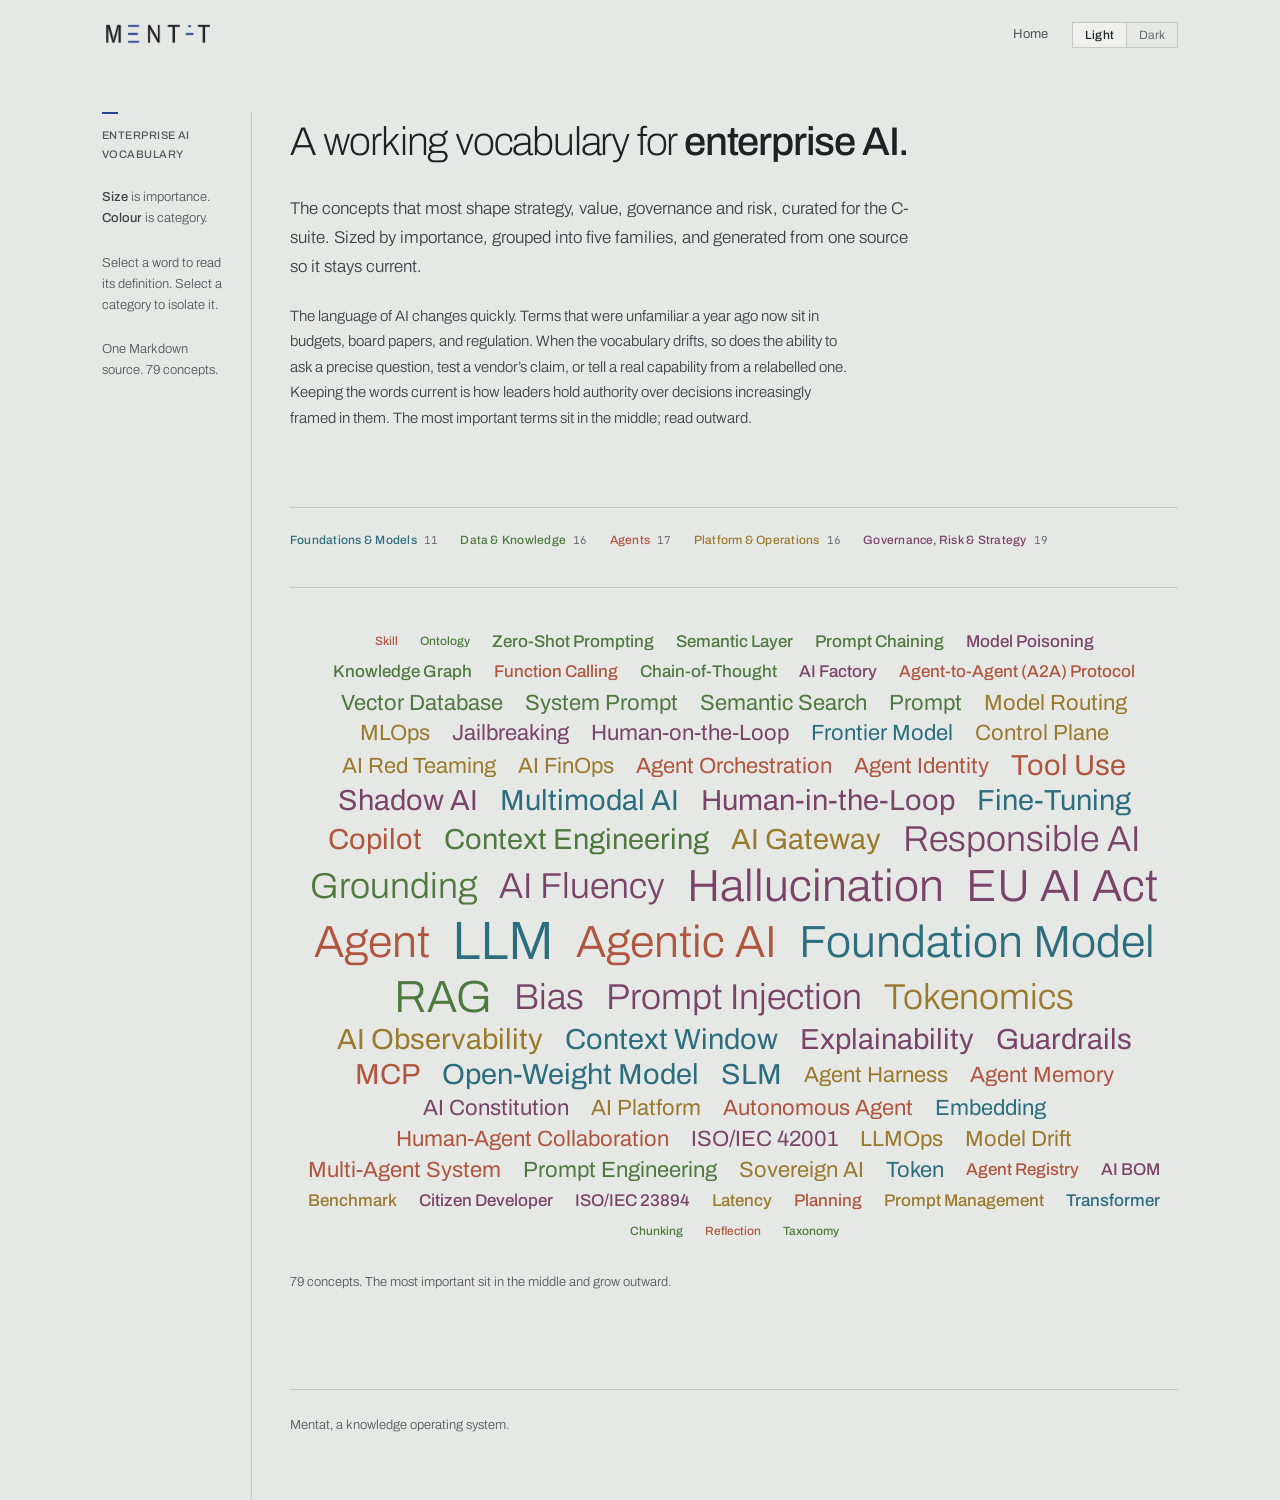
==== commit ccedc193: "Add Mentat logo to the wordcloud page header; repair generator Inline the long wordmark (light/dark)" ====
--- a/artefacts/published/ai-concepts-wordcloud.html
+++ b/artefacts/published/ai-concepts-wordcloud.html
@@ -48,7 +48,15 @@
   .header{display:flex;justify-content:space-between;align-items:center;
     padding-top:22px;padding-bottom:var(--s-7);gap:var(--s-4);flex-wrap:wrap}
   .wordmark{font-weight:600;font-size:14px;text-transform:uppercase;letter-spacing:.02em;color:var(--ink);
-    text-decoration:none;border:0}
+    text-decoration:none;border:0;display:inline-flex;align-items:center}
+  .wordmark .logo{height:20px;width:auto;display:block}
+  .wordmark .logo-dark{display:none}
+  :root[data-theme="dark"] .wordmark .logo-light{display:none}
+  :root[data-theme="dark"] .wordmark .logo-dark{display:block}
+  @media (prefers-color-scheme:dark){
+    :root:not([data-theme="light"]):not([data-theme="dark"]) .wordmark .logo-light{display:none}
+    :root:not([data-theme="light"]):not([data-theme="dark"]) .wordmark .logo-dark{display:block}
+  }
   .header-right{display:inline-flex;align-items:center;gap:var(--s-5)}
   .nav-link{color:var(--ink-55);font-size:13px;font-weight:400;text-decoration:none;border:0}
   .nav-link:hover{color:var(--ink)}
@@ -134,7 +142,7 @@
 <body>
 <div class="page">
   <header class="header">
-    <a class="wordmark" href="index.html">Mentat</a>
+    <a class="wordmark" href="index.html" aria-label="Mentat"><img class="logo logo-light" src="[data-uri]" alt="Mentat" height="20"><img class="logo logo-dark" src="[data-uri]" alt="" aria-hidden="true" height="20"></a>
     <nav class="header-right">
       <a class="nav-link" href="index.html">Home</a>
       <div class="theme" role="group" aria-label="Colour theme">
